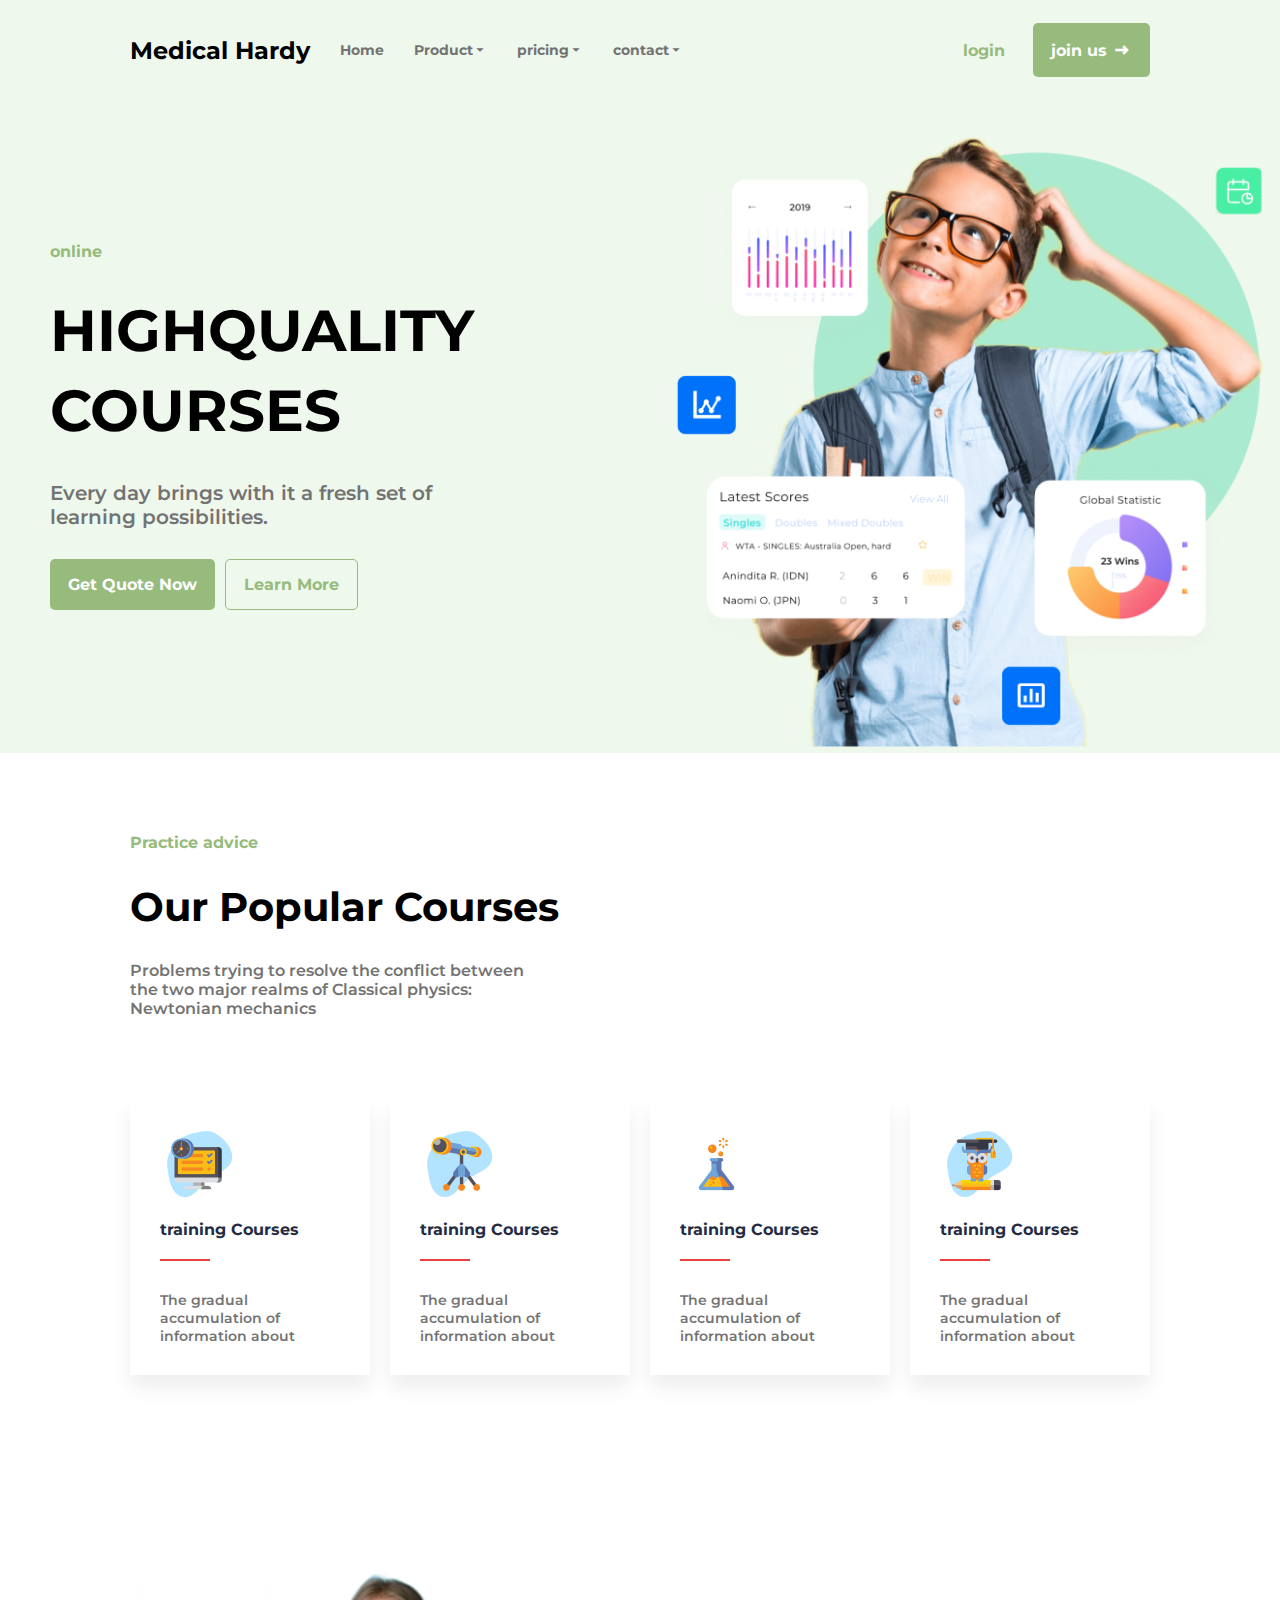
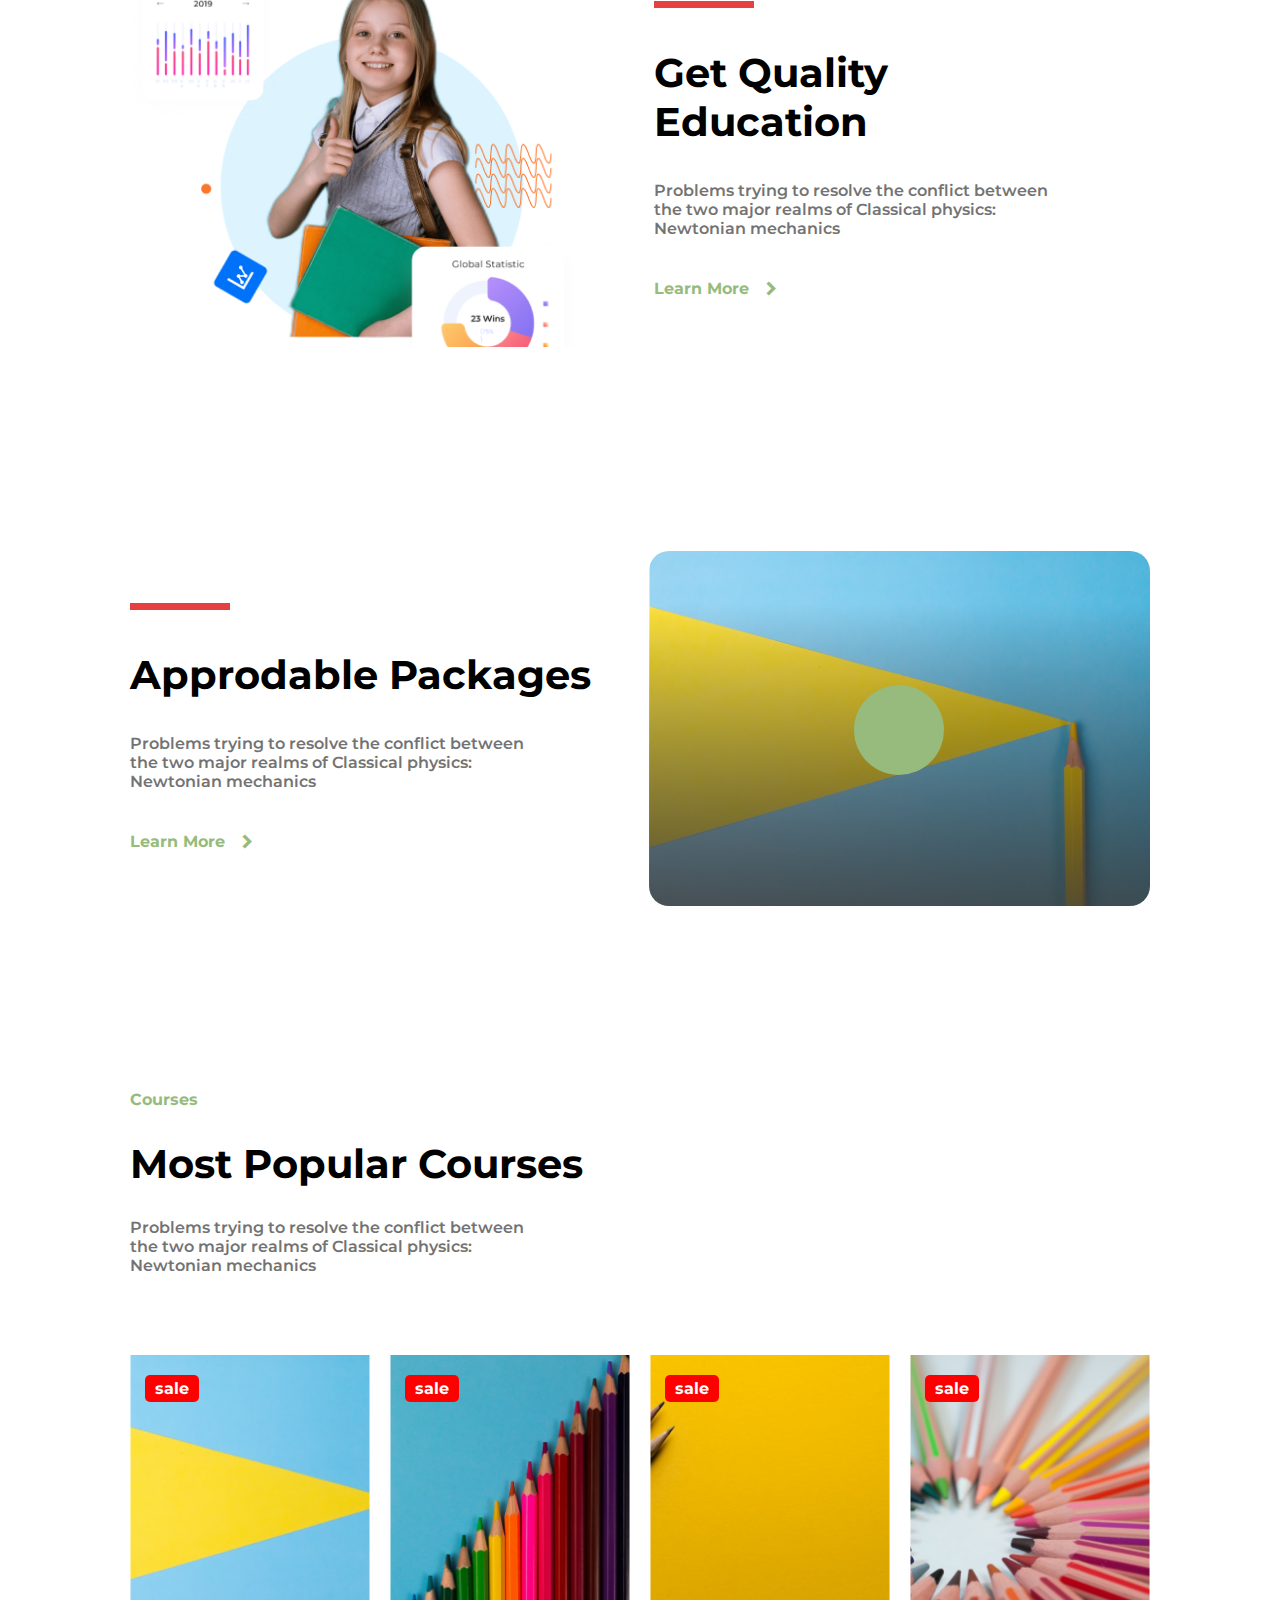
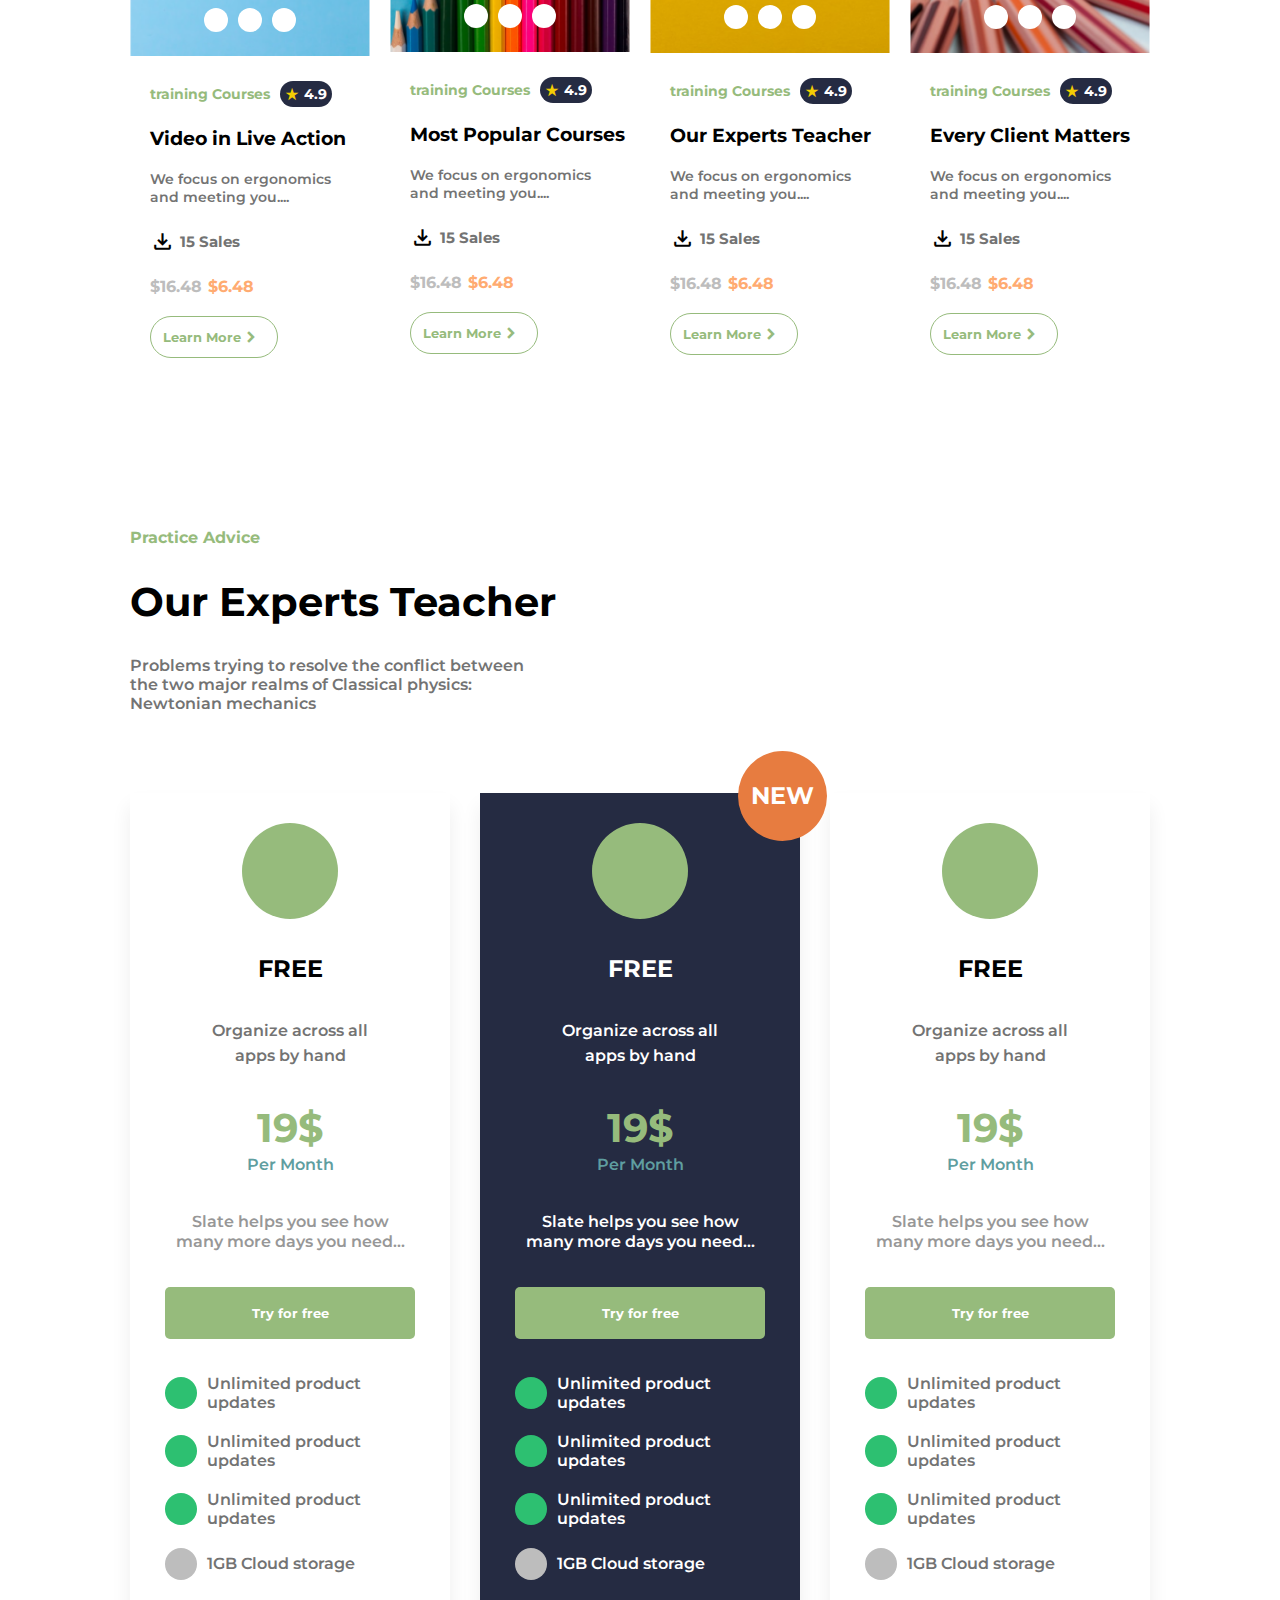
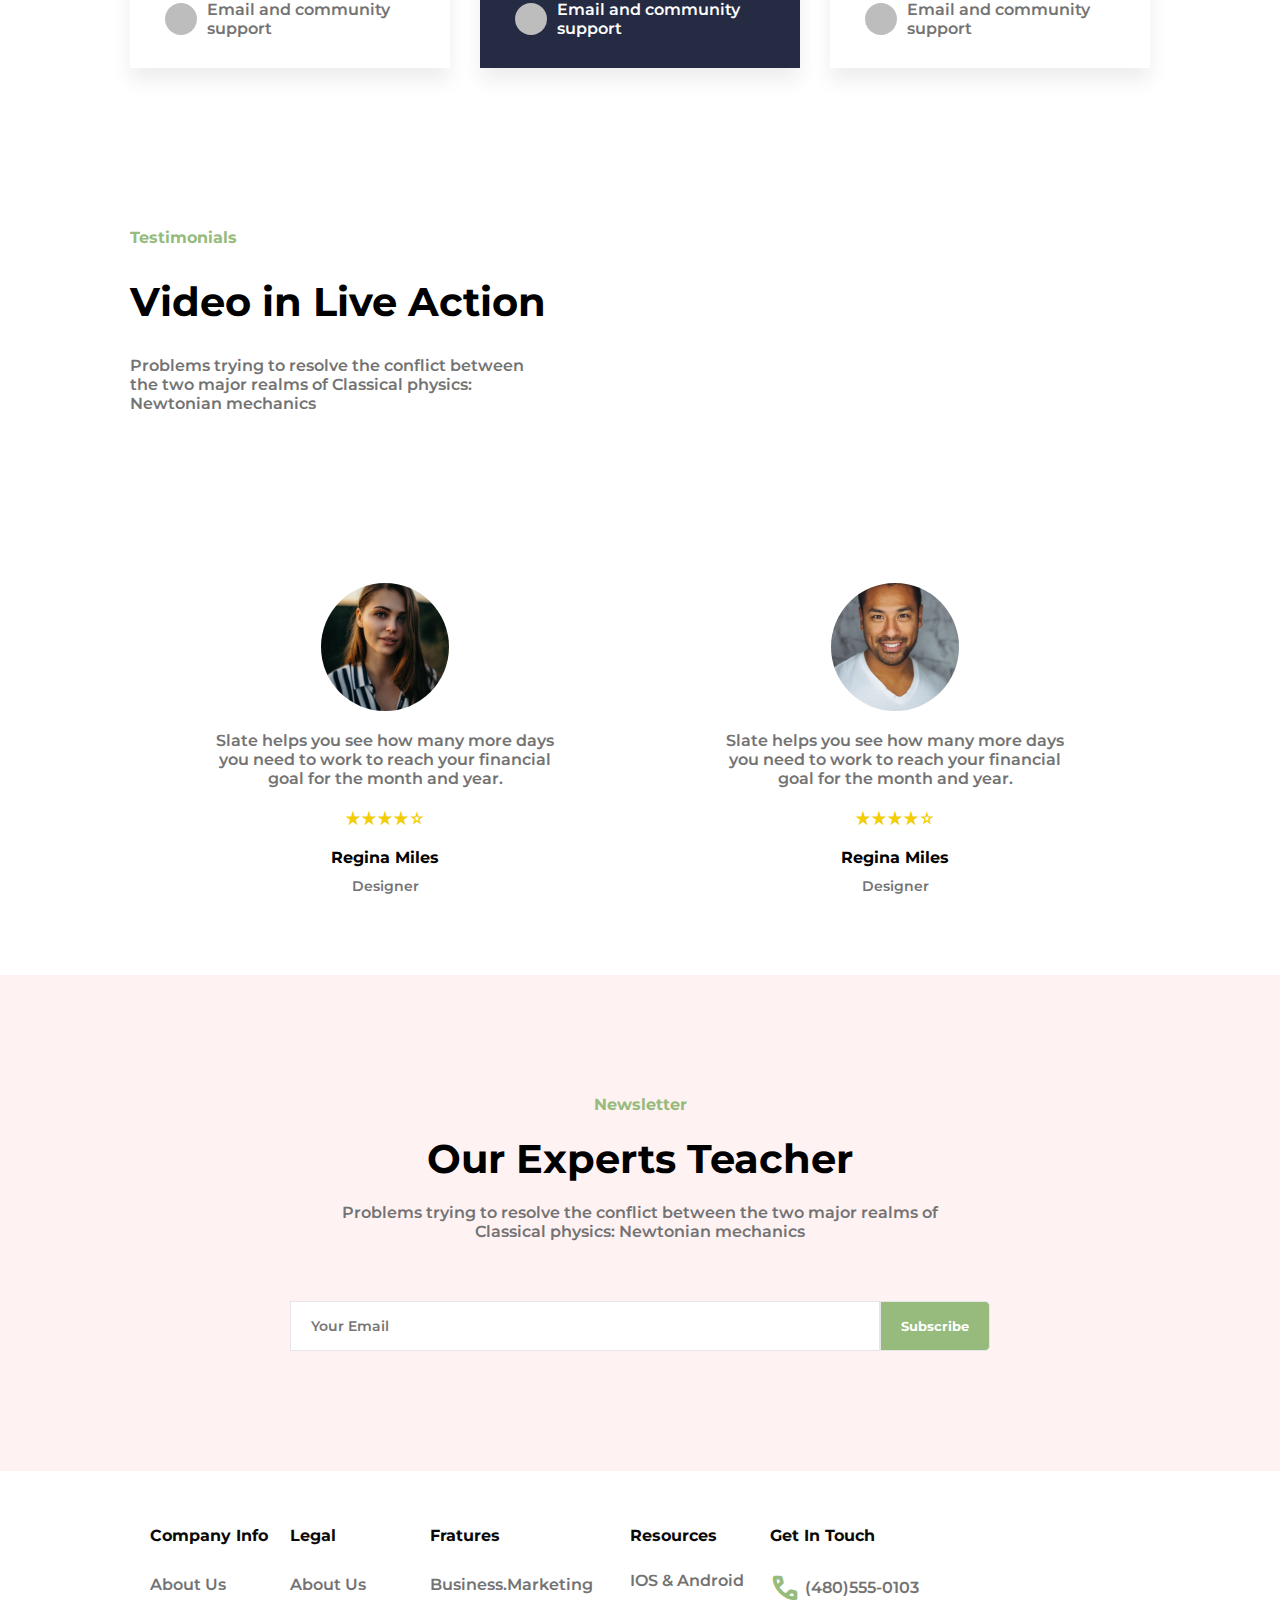
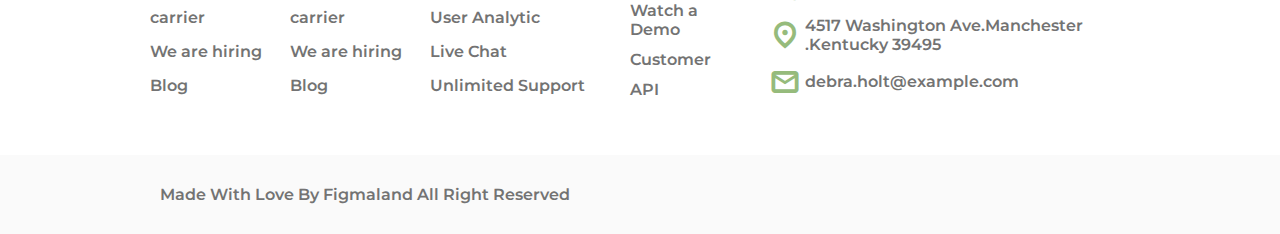
==== index.html @ 90b58ec1 "my first project" ====
<!DOCTYPE html>
<html lang="en">
<head>
    <meta charset="UTF-8">
    <title>flex.html</title>
    <meta name="viewport" content="width=device-width, initial-scale=1.0">

    <link rel="shortcut icon" href="img/favicon.jpg" type="image/x-icon">

    <link rel="stylesheet" href="flexgridpro.css">

    <link rel="stylesheet" href="https://cdnjs.cloudflare.com/ajax/libs/font-awesome/6.4.0/css/all.min.css" integrity="sha512-iecdLmaskl7CVkqkXNQ/ZH/XLlvWZOJyj7Yy7tcenmpD1ypASozpmT/E0iPtmFIB46ZmdtAc9eNBvH0H/ZpiBw==" crossorigin="anonymous" referrerpolicy="no-referrer" />

    <link rel="stylesheet" href="https://fonts.googleapis.com/css2?family=Material+Symbols+Outlined:opsz,wght,FILL,GRAD@48,400,0,0" />

    <link rel="preconnect" href="https://fonts.googleapis.com">
<link rel="preconnect" href="https://fonts.gstatic.com" crossorigin>
<link href="https://fonts.googleapis.com/css2?family=Montserrat:wght@400;600;700&display=swap" rel="stylesheet">
</head>
<body>
    <div class="wrapper">
        <div class="container">
            <div class="header">
               <logo><h2>Medical Hardy</h2></logo>
               <div class="mainmenu">
                <input type="checkbox" id="check">
                <label for="check"><i class="fa-solid fa-bars"></i></label>
               <ul class="mainnav">
                   <li><a href="#">Home</href></a></li>
                   <li class="menubar"><a class="dropdown">Product</href></a>
                        <ul class="popup">
                            <li><a href="#">medicin</a></li>
                            <li><a href="#">scans</a></li>
                            <li><a href="#">equipments</a></li>
                            <li><a href="#">rowmaterials</a></li>
                        </ul>
                   </li>
                   <li class="menubar"><a class="dropdown">pricing</href></a>
                        <ul class="popup">
                             <li><a href="#">medicin</a></li>
                             <li><a href="#">scans</a></li>
                            <li><a href="#">equipments</a></li>
                            <li><a href="#">rowmaterials</a></li>
                        </ul>
                    </li>
                   <li class="menubar"><a class="dropdown">contact</href></a>
                        <ul class="popup">
                            <li><a href="#">medicin</a></li>
                            <li><a href="#">scans</a></li>
                        </ul>
                   </li>
               </ul>
               
               <div class="bton">
                 <button class="btn joinus"><a href="#">login</a></button>
                 <button class="btn first"><a href="#">join us</a></button>     <!--<i class="fa-solid fa-arrow-right"></i>-->
               </div>
               </div>
            </div>
        </div>
    
        <div class="banner">
            <div class="left">
                <h4>online</h4>
                <h1>HIGHQUALITY COURSES </h1>
                <p>Every day brings with it a fresh set of learning possibilities.</p>
                 <div class="bton">
                    <button class="btn"><a href="#">Get Quote Now</a></button>
                    <button class="btn learnmore"><a href="#">Learn More</a></button>
                 </div>
            </div>
            <div class="right">
                <img src="img/none.png">
            </div>
        </div>
    </div>

    <div class="container">
        <div class="primarysection">
            <div class="quotes">
                <h4>Practice advice</h4>
                <h1>Our Popular Courses</h1>
                <p>Problems trying to resolve the conflict between
                    the two major realms of Classical physics: Newtonian mechanics </p>
            </div>
            <div class="box">
                <div class="card">
                    <img src="img/icon cool-icon-l2.png">
                    <h4>training Courses</h4>   
                    <!-- <div class="line">  </div> -->
                    <p>The gradual accumulation of information about </p>
                </div>
                <div class="card">
                    <img src="img/icon cool-icon-l5.png">
                    <h4>training Courses</h4>   
                    <!-- <div class="line">  </div> -->
                    <p>The gradual accumulation of information about </p>
                </div>
                <div class="card">
                    <img src="img/icon cool-icon-l8.png">
                    <h4>training Courses</h4>   
                    <!-- <div class="line">  </div> -->
                    <p>The gradual accumulation of information about </p>
                </div>
                <div class="card">
                    <img src="img/icon cool-icon-l11.png">
                    <h4>training Courses</h4>   
                    <!-- <div class="line">  </div> -->
                    <p>The gradual accumulation of information about </p>
                </div>
            </div>
        </div>
    </div>

    <div class="container">
        <div class="secondarysection girl">
          <div class="content">
             <img src="img/thumb-concept-11.png">
          </div>
          <div class="contentarea">
            <h1 class="h">Get Quality Education</h1>
            <p>Problems trying to resolve the conflict between
                the two major realms of Classical physics:
                Newtonian mechanics </p>
                <a href="#"target="_blank">Learn More</a>
          </div>
        </div>
    </div>

    <div class="container">
        <div class="secondarysection">
            <div class="contentarea">
                <h1>Approdable Packages</h1>
                <p>Problems trying to resolve the conflict between
                    the two major realms of Classical physics:
                    Newtonian mechanics </p>
                    <a href="#"target="_blank">Learn More</a>
            </div>
            <div class="content">
                <img src="img/media bg-cover sec-.png">
                <div class="play"><i class="fa-solid fa-play"></i></div>
            </div>
        </div>
    </div>

    <div class="container">
        <div class="primarysection">
            <div class="quotes">
                <h4>Courses</h4>
                <h1>Most Popular Courses</h1>
                <p>Problems trying to resolve the conflict between
                    the two major realms of Classical physics: Newtonian mechanics </p>
            </div>
            <div class=" sale box">
                <div class="card1 ">
                    <div class="img"><img src="img/product-cover-133 sec-.png">
                        <label for="sale">sale</label>
                        <div class="icons">
                            <button class="icon"><i class="fa-regular fa-heart"></i></button>
                            <button class="icon"><i class="fa-solid fa-cart-shopping"></i></button>
                            <button class="icon"><i class="fa-solid fa-eye"></i></button>
                        </div>
                    </div>
                    <div class="pricedet">
                        <h4>training Courses<i>4.9</i></h4>
                        <h3>Video in Live Action</h3>
                        <p>We focus on ergonomics
                            and meeting you....</p>
                            <div class="download"><h6>15 Sales</h6></div>
                            <h5><div class="old">$16.48</div>$6.48</h5>
                            <button>Learn More</button>
                    </div>
                </div>
                <div class="card1 ">
                    <div class="img"><img src="img/product-cover-131.png">
                        <label for="sale">sale</label>
                        <div class="icons">
                            <button class="icon"><i class="fa-regular fa-heart"></i></i></button>
                            <button class="icon"><i class="fa-solid fa-cart-shopping"></i></button>
                            <button class="icon"><i class="fa-solid fa-eye"></i></button>
                        </div>
                    </div>
                    <div class="pricedet">
                        <h4>training Courses<i>4.9</i></h4>
                        <h3>Most Popular Courses</h3>
                        <p>We focus on ergonomics
                            and meeting you....</p>
                            <div class="download"><h6>15 Sales</h6></div>
                            <h5><div class="old">$16.48</div>$6.48</h5>
                            <button>Learn More</button>
                    </div>
                </div>
                <div class="card1 ">
                    <div class="img"><img src="img/product-cover-130 sec-.png">
                        <label for="sale">sale</label>
                        <div class="icons">
                            <button class="icon"><i class="fa-regular fa-heart"></i></button>
                            <button class="icon"><i class="fa-solid fa-cart-shopping"></i></button>
                            <button class="icon"><i class="fa-solid fa-eye"></i></button>
                        </div>
                    </div>
                    <div class="pricedet">
                        <h4>training Courses<i>4.9</i></h4>
                        <h3>Our Experts Teacher</h3>
                        <p>We focus on ergonomics
                            and meeting you....</p>
                            <div class="download"><h6>15 Sales</h6></div>
                            <h5><div class="old">$16.48</div>$6.48</h5>
                            <button>Learn More</button>
                    </div>
                </div>
                <div class="card1 "> 
                    <div class="img"><img src="img/product-cover-132 sec-.png">
                        <label for="sale">sale</label>
                          <div class="icons">
                              <button class="icon"><i class="fa-regular fa-heart"></i></button>
                              <button class="icon"><i class="fa-solid fa-cart-shopping"></i></button>
                              <button class="icon"><i class="fa-solid fa-eye"></i></button>
                          </div>
                    </div>
                    <div class="pricedet">
                        <h4>training Courses<i>4.9</i></h4>
                        <h3>Every Client Matters</h3>
                        <p>We focus on ergonomics
                            and meeting you....</p>
                            <div class="download"><h6>15 Sales</h6></div>
                            <h5><div class="old">$16.48</div>$6.48</h5>
                            <button>Learn More</button>
                    </div>
                </div>
            </div>
        </div>
    </div>


    <div class="container">
        <div class="primarysection">
            <div class="quotes">
                <h4>Practice Advice</h4>
                <h1>Our Experts Teacher</h1>
                <p>Problems trying to resolve the conflict between
                    the two major realms of Classical physics: Newtonian mechanics </p>
            </div>
            <div class="offer">
                <div class="card1">
                    <div class="free">
                        <div class="heart">
                            <div class="hrt"><i class="fa-solid fa-heart"></i></div>
                        </div>
                           <h3>FREE</h3>
                           <p>Organize across all<br>apps by hand</p>
                           <div class="price"><h1>19$</h1><p>Per Month</p></div>
                           <div class="para">Slate helps you see how<br>many more days you need...</div>
                           </div>
                              <button class="btn">Try for free</button>
                    <div class="checkbttn">
                        <div class="on"><i class="fa-solid fa-check"></i><p>Unlimited product updates</p></div>
                        <div class="on"><i class="fa-solid fa-check"></i><p>Unlimited product updates</p></div>
                        <div class="on"><i class="fa-solid fa-check"></i><p>Unlimited product updates</p></div>
                        <div class="on off"><i class="fa-solid fa-check"></i><p>1GB Cloud storage</p></div>
                        <div class="on off"><i class="fa-solid fa-check"></i><p>Email and community<br>support</p></div>
                    </div>
                 </div>
                 <div class="card1 new">
                    <div class="newoffer">NEW</div>
                        <div class="free">
                            <div class="heart">
                                <div class="hrt"><i class="fa-solid fa-heart"></i></div>
                            </div>
                           <h3>FREE</h3>
                           <p>Organize across all<br>apps by hand</p>
                           <div class="price"><h1>19$</h1><p>Per Month</p></div>
                           <div class="para">Slate helps you see how<br>many more days you need...</div>
                           </div>
                              <button class="btn">Try for free</button>
                    <div class="checkbttn">
                        <div class="on"><i class="fa-solid fa-check"></i><p>Unlimited product updates</p></div>
                        <div class="on"><i class="fa-solid fa-check"></i><p>Unlimited product updates</p></div>
                        <div class="on"><i class="fa-solid fa-check"></i><p>Unlimited product updates</p></div>
                        <div class="on off"><i class="fa-solid fa-check"></i><p>1GB Cloud storage</p></div>
                        <div class="on off"><i class="fa-solid fa-check"></i><p>Email and community<br>support</p></div>
                    </div>
                 </div>
                 <div class="card1">
                    <div class="free">
                        <div class="heart">
                            <div class="hrt"><i class="fa-solid fa-heart"></i></div>
                        </div>
                           <h3>FREE</h3>
                           <p>Organize across all<br>apps by hand</p>
                           <div class="price"><h1>19$</h1><p>Per Month</p></div>
                           <div class="para">Slate helps you see how<br>many more days you need...</div>
                           </div>
                              <button class="btn">Try for free</button>
                    <div class="checkbttn">
                        <div class="on"><i class="fa-solid fa-check"></i><p>Unlimited product updates</p></div>
                        <div class="on"><i class="fa-solid fa-check"></i><p>Unlimited product updates</p></div>
                        <div class="on"><i class="fa-solid fa-check"></i><p>Unlimited product updates</p></div>
                        <div class="on off"><i class="fa-solid fa-check"></i><p>1GB Cloud storage</p></div>
                        <div class="on off"><i class="fa-solid fa-check"></i><p>Email and community support</p></div>
                    </div>
                 </div>
            </div>
        </div>
    </div>


    <div class="container">
        <div class="primarysection">
            <div class="quotes">
                <h4>Testimonials</h4>
                <h1>Video in Live Action</h1>
                <p>Problems trying to resolve the conflict between
                    the two major realms of Classical physics: Newtonian mechanics </p>
            </div>
            <div class="users">
               <div class="user">
                <div class="userimg"><img src="img/testimonial-user-cover-1.png"></div>
                   <p>Slate helps you see how many more days 
                      you need to work to reach your financial
                      goal for the month and year.</p>
                       <div class="ratingstr"></div>
                       <div><h5>Regina Miles</h5>
                        <p>Designer</p></div>
               </div>
               <div class="user">
                <div class="userimg"><img src="img/testimonial-user-cover-2.png"></div>
                 <p>Slate helps you see how many more days
                    you need to work to reach your financial 
                    goal for the month and year.</p>
                     <div class="ratingstr"></div>
                     <div><h5>Regina Miles</h5>
                     <p>Designer</p></div>
              </div>
          </div>
       </div>
    </div>


    <div class="newsletter">
        <div class="container">
            <div class="newsdetails">
                <h4>Newsletter</h4>
                <h1>Our Experts Teacher</h1>
                <p>Problems trying to resolve the conflict between
                   the two major realms of Classical physics: Newtonian mechanics </p>
            </div>
            <div class="mailbox">
                <input type="email"class="text"placeholder="Your Email">
                <button>Subscribe</button>
             </div>
        </div>
    </div>


    <div class="container info">
        <div class="footer ">
                   <div class="card">
                     <h4>Company Info</h4>
                     <a href="#"target="_blank"><p>About Us</p></a>
                        <a href="#"target="_blank"><p>carrier</p></a>
                           <a href="#"target="_blank"><p>We are hiring</p></a>
                              <a href="#"target="_blank"><p>Blog</p></a>
                    </div>
                  
           
                  <div class="card">
                    <h4>Legal</h4>
                    <a href="#"target="_blank"><p>About Us</p></a>
                        <a href="#"target="_blank"><p>carrier</p></a>
                            <a href="#"target="_blank"><p>We are hiring</p></a>
                                <a href="#"target="_blank"><p>Blog</p></a>
                 </div>
           
                 <div class="card">
                    <h4>Fratures</h4>
                    <a href="#"target="_blank"><p>Business.Marketing</p></a>
                        <a href="#"target="_blank"><p>User Analytic</p></a>
                            <a href="#"target="_blank"><p>Live Chat</p></a>
                               <a href="#"target="_blank"><p>Unlimited Support</p></a>
                </div>
           
                <div class="card">
                  <h4>Resources</h4>
                  <a href="#"target="_blank"><p>IOS & Android</p></a>
                    <a href="#"target="_blank"><p>Watch a Demo</p></a>
                        <a href="#"target="_blank"><p>Customer</p></a>
                            <a href="#"target="_blank"><p>API</p></a>
                </div>
           
                <div class="card clm">
                  <h4>Get In Touch</h4>
                  <a class="tel" href="tel:+9074015133" ><p>(480)555-0103</p></a>
                     <a class="location" href="#"><p>4517 Washington Ave.Manchester .Kentucky 39495</p></a>
                       <a class="telegram" href="#"><p>debra.holt@example.com</p></a>
                </div>
        </div>
    </div>


    <footer>
        <div class="container">
            <div class="footerend">
                <p>Made With Love By Figmaland All Right Reserved </p>
                <div class="mediaicon">
                    <a href="https://www.facebook.com"target="_blank"><i class="fa-brands fa-facebook"></i></a>
                    <a href="https://www.instagram.com"target="_blank"><i class="fa-brands fa-instagram"></i></a>
                    <a href="https://www.twitter.com"target="_blank"><i class="fa-brands fa-twitter"></i></a>
                </div>
           </div>
        </div>
    </footer>








</body>
</html>
---- flexgridpro.css ----
*{
    padding: 0;
    margin: 0;
    box-sizing: border-box;
    font-family: 'Montserrat', sans-serif;
    
}
:root{
    --primary:#737373;
    --secondary:#96BB7C;
    --wrapper:#EFF8ED;
    --newsletter:#FFF2F3;
    --new:#252B42;
}
/* img{
    width: 100%;
} */
p{
    color:var(--primary);
    font-weight: 600;
    max-width: 400px;
}
a{
    text-decoration: none;
}
h1{
    font-size: 40px;
    font-weight: 700px;
}
h4{
    color:var(--secondary);
    font-weight: 700px;
}
.wrapper{
    background-color:var(--wrapper);
}
.container{
    max-width:1050px;
    margin:auto;
    padding: 0 15px;
} 
/* ================================================================== */
.header{
    display: flex;
    flex-direction: row;
    height:100px;
    align-items: center;
}
.header .mainnav{
    display: flex;
    position: relative;
    flex-direction: row;
    padding-left: 20px;
    /* justify-content: space-between; */
    gap: 10px;
    align-items: center;
    list-style: none;
    flex: 1;
}
.header li a{
    font-size: 14px;
    font-weight: 700;
    text-decoration: none;
    color: #737373;
    display: flex;
    align-items: center;
}
.header li{
    padding: 10px;
     border-radius: 5px; 
     transition: .7s;
}
.popup{
    /* display: none; */
    /* display: flex; */
    height: 0;
    list-style: none;
    position: absolute;
    top: 49px;
    background-color:var(--secondary);
    flex-direction: column;
    gap: 20px;
    align-items: center;
    padding-top: 10px !important;
    padding-bottom: 20px !important;
    width: 150px;
    box-shadow:0px 6px 12px -2.9px black;
    visibility: hidden;
    opacity: 0;
    transition:.7s !important;
    margin-top:-15px;
    /* z-index: ; */
  
}
.popup li{
    width: 100%;
    padding: 20px !important;
    border-radius: unset;
    /* background-color: #E6E6E6; */
    align-items: center;
}
.mainnav .menubar:hover .popup{
    
    /* display: flex; */
    height: auto;
    visibility: visible;
    opacity: 1;
     margin-top:-3px;
    transition:.8s; 
    z-index: 9;
}
.mainnav .menubar .dropdown::after{
    content: "\e5c5";
    display: inline-block;
    font-family:"Material Symbols Outlined";
}
/* .mainnav .menubar{
    display: flex;
    
} */
.popup li a{
    color:#fbeeee;
    /* position: relative; */
    /* align-items: center; */
    justify-content: center;
}
.popup li::after{
    content: "";
    display:block;
    width: 0%;
    height: 2px;
    right: 0px;
    background-color:var(--secondary);
    position:absolute;
    margin-top: 30px;

}
.popup li:hover::after{
width: 100%;
transition: .6s;
/* margin-bottom: 20px; */
}
.mainmenu{
    display: flex;
    flex: 1;
    justify-content: space-between;
}
.mainmenu #check{
    display: none;
}
.mainmenu label i{
    font-size: 25px;
    display: none;
    width: 20px;
}
/* .header li:hover{
    background-color: var(--secondary);
    color: white;
} */
.header .menubar:hover .dropdown::after{
    rotate :-180deg;
    transition: .7s;
}
/* .header li:hover a{
    color: white;
} */

/* ++===============================================================================++ */
.header .first a{
    display: flex;
    align-items: center;
    gap: 5px;
}
.bton{
   display: flex;
   /* padding-right: 45px; */
   gap: 10px;
}
.bton .joinus{
    text-decoration: none;
    background-color: transparent !important;
    border: 0;
}
.bton .joinus a{
    color:var(--secondary) !important;

}
.bton .btn {
    display: flex;
    align-items: center;
    color: #EFF8ED;
    gap: 10px;
    padding: 15px 18px;
    text-decoration: none;
    background-color:var(--secondary);
    border: 0;
    border-radius: 5px; 
    font-size: 16px;
}

.joinus{
    border: none !important;
}
.header .bton .first a::after{
    content: "\e941";
    display: inline-block;
    color: white;
    font-family: "Material Symbols Outlined";
    font-size: 20px;
}
.bton .btn a{
    color: #FFFFFF;
}
.bton .btn i{
    color: white;
}
.banner{
    max-width: 1300px;
    margin: auto;
    display: flex;
    flex-direction: row;
    justify-content: space-between;
    align-items: center;
}
.bton .learnmore{
    background-color:#EFF8ED !important;
    border: 1px solid var(--secondary);
}
.bton .learnmore a{
     color: var(--secondary);
}

.primarysection{
    display: grid;
    gap: 80px;
    grid-template-rows:auto auto;
    padding: 80px 0;
}
button{
    font-weight: 700;
}
/* -----------------------------------                  ---------------------------------------- */
.left{
    display: flex;
    flex-direction: column;
    flex-basis: 50%;
    padding-left: 50px;
    gap: 30px;
}
.left h1{
    font-size: 58px; 
    line-height: 80px; 
}
.left p{
    font-size: 20px;
    max-width: 392px;
}
.right{
    flex-basis: 50%;
}
.right img{
    width: 100%;
}
.practice h1{
   font-size: 40px;
}
.box{
    display: grid;
    gap: 20px;
    grid-template-columns: repeat(4,1fr);
}
.box .card{
    display: grid;
    font-size: 14px;
    gap: 20px;
    padding: 30px;
    box-shadow: 0px 13px 19px rgba(0, 0, 0, 0.07);
}
.box .card h4{
    font-size: 16px;
    color: #252B42;
}
.box .card p{
    max-width: 150px;
}
.box .card p::before{
    content:"";
    display: block;
    width:50px;
    height:2px;
    margin-bottom: 30px;
    background-color: #E74040;
}
.box .card:hover p , .box .card:hover h4{
    color: white;
}
.box .card:hover p::before{
    background-color: white;
    transition: .5s;
}
.box .card:hover{
    background-color: var(--secondary);
    box-shadow: none;
    color: #FFFFFF;
    transition: .7s;
}
 /* ==========================                ============================== */
 .secondarysection{
    display: flex;
    align-items: center;
    gap: 20px;
    padding: 100px 0px;
}
.secondarysection.container{
    display: flex;
    padding: 0;
    flex-basis: 50%;
}
.secondarysection .content img{
    width: 100%;
    border-radius: 20px;
}
.contentarea{
    display: flex;
    gap: 35px;
    flex-basis: 50%;
    padding-left: 120px;
    flex-direction: column;
    padding: 0;
}
.contentarea a p{
    /* display: flex; */
    color:var(--secondary);
}
.contentarea a::after{
    content: "\e315";
    display: inline-block;
    font-family: "Material Symbols Outlined";
    font-size: 25px;
    /* color:black; */
}
.secondarysection a{
    color:var(--secondary);
    font-weight: 700;
}
.content{
    position: relative;
    padding: 0;
}
.play{
    display: flex;
    width: 90px;
    height: 90px;
    border-radius: 100%;
    background-color: var(--secondary);
    color: white;
    font-size: 30px;
    align-items: center;
    justify-content: center;
    position: absolute;
    left: calc(50% - 45px);
    bottom: calc(50% - 45px);
}
.secondarysection h1{
    font-size: 40px;
}
.contentarea .h{
    max-width: 250px;
}
.contentarea p{
    font-size: 16px;
}
.contentarea a{
    color: var(--secondary);
    display: flex;
    gap: 10px;
    align-items: center;
}
.contentarea a:hover{
    color: #252B42;
}
/* ========================== = = = = ======================= */
.card1 img{
    display: block;
    width: 100%;
}
.card1 .img{
    position: relative;
}
.quotes{
    display: grid;
    row-gap: 30px;
}
.contentarea h1::before{
    content: "";
    display: block;
    width: 100px;
    height: 7px;
    background-color: #E74040;
    margin-bottom: 40px;
}
.icons{
    display: flex;
    justify-content: center;
    grid-gap: 10px;
    position: absolute;
    bottom: 24px;
    width: 100%;
}
.img .icons .icon{
    display: flex;
    align-items: center;
    justify-content: center;
    font-size: 20px;
}
.icons button{
    display: grid;
    padding: 12px;
    border-radius: 100%;
    background-color: white;
    border: 0;  
    justify-content: center; 
    align-items: center;
}
.card1 label{
    padding: 4px 10px;
    border-radius: 5px;
    background-color: red;
    color: #FFFFFF;
    position: absolute;
    top:20px;
    left: 15px;
    font-weight: 700;
}
.pricedet{
    display: flex;
    flex-direction: column;
    gap: 20px;
    padding: 25px 5px 10px 20px ;
}
.pricedet h4{
    font-size: 14px;
    display: flex;
    gap: 10px;
    align-items: center;
}
.pricedet h4 i{
    display: flex;
    background-color: #252B42;
    gap: 5px;
    font-style: inherit;
    align-items: center;
    padding: 4px 5px;
    border-radius: 13px;
    color: white;
}
.pricedet h4 i::before{
    content: "\f0ec";
    font-variation-settings:
   'FILL' 1,
   'wght' 700,
   'GRAD' 200,
   'opsz' 48;
    color: rgb(243, 205, 3);
    font-style: inherit;
    font-family: 'Montserrat', sans-serif;
    display:inline-block;
    font-family: "Material Symbols Outlined";
}

.pricedet p{
    font-size: 14px;
    max-width: 200px;   
}
.pricedet .download{
    display: flex;
    align-items: center;
    gap: 5px;
}
.pricedet .download::before{
    content: "\f090";
    font-size: 25px;
    display:inline-block;
    font-family: "Material Symbols Outlined";
}
.pricedet .download h6{
    font-size: 15px;
    color: #737373;
    /* padding-left: 8px; */
}
.pricedet h5{
    display: grid;
    gap: 5px;
    grid-template-columns: 1fr 3fr;
    font-size: 16px;
    color: #FFAB71;
    font-weight: 700px;
}
.pricedet h5 .old{
    color: #BDBDBD;
}
.pricedet button{
    display: flex;
    align-items: center;
    background-color: #FFFFFF;
    color:var(--secondary);
    max-width: 128px;
    padding: 8px 12px;
    border: 1px solid var(--secondary);
    border-radius: 37px;
}
.pricedet button::after{
    content: "\e315";
    font-size: 20px;
    display:inline-block;
    font-family: "Material Symbols Outlined";
}
/* ================================     = == =     ======================= */
.offer{
    display: grid;
    gap: 30px;
    grid-template-columns: repeat(3,1fr);
}
.offer .card1{
    display: grid;
    gap: 35px;
    padding: 30px 35px;
    box-shadow: 0px 13px 19px rgba(0, 0, 0, 0.07);
}
.free{
    display: grid;
    text-align: center;
    gap: 35px;

}
.offer .card1 .offerdetails {
    display: grid;
   text-align: center;
   gap: 30px;
}
.offer .heart{
    display: grid;
    width: 100%;
    justify-content: center;
}
.offer .hrt{
    display: grid;
    width: 96px;
    height: 96px;
    border-radius: 100%;
    background-color: var(--secondary);
    align-items: center;
    justify-content: center;
    font-size: 40px;
    color: white;
}
.offer button{
    display: grid;
    justify-content: center;
    align-items: center;
    border: 0;
    border-radius: 5px;
    margin: 0;
    height: 52px;
    background-color: var(--secondary);
    color: #FFFFFF;
}
.free .para{
    color: #979797;
    font-weight: 600;
    line-height: 20px;
}
.free p{
    line-height: 25px;
}
.price h1{
    color: var(--secondary);
}
.price p{
    color: cadetblue;
}
.new{
    position: relative;
    background-color: var(--new);
    color: #FFFFFF;
    box-shadow:none;
}
.new p{
    color: #FFFFFF;
}
.new .para{
    color: #FFFFFF;
}
.new .price p{
    color: cadetblue;
}
.offer .card1 h3{
    font-size: 24px;
}
.offer .newoffer{
    display: grid;
    width: 89px;
    height: 90px;
    border-radius: 100%;
    font-size: 24px;
    background-color: #E77C40;
    color: #FFFFFF;
    align-items: center;
    justify-content: center;
    position: absolute;
    right: -26.5px;
    top: -42px; 
    font-weight: 700; 
}
.checkbttn{
    display: grid;
    gap: 20px;
}
.checkbttn .on{
    display: flex;
    gap: 10px;
    align-items: center;
}
.checkbttn .on i{
    display: grid;
    width: 32px;
    height: 32px;
    background-color: #2DC071;
    color: white;
    border-radius: 100%;
    justify-content: center;
    align-items: center;
}
.checkbttn .off i{
    background-color: #BDBDBD;
}
.checkbttn p{
    display: flex;
    flex: 1;
}
/* ==========================             =============                ====================== */

.users{
    display:grid;
    grid-template-columns:auto auto;  
    padding-top: 90px;
}
.user{
    display: grid;
    gap: 20px;
   text-align: center;
   justify-content: center;
}
.userimg{
    justify-content: center;
}
.userimg img{
    border-radius: 100%;
}
.user div{
    display: grid;
    gap: 10px;
}
.user div h5{
    font-size: 16px;
}
.user div p{
    font-size: 14px;
}
.user p{
    max-width: 360px;
}
.ratingstr::before{
    content: "\f0ec \f0ec \f0ec \f0ec ";
    font-variation-settings:
  'FILL' 1,
  'wght' 700,
  'GRAD' 200,
  'opsz' 48;
    display: inline-block;
    font-family:"Material Symbols Outlined";
    color: #F3CD03;
}
.ratingstr::after{
    content: "\f0ec";
    display: inline-block;
    font-family:"Material Symbols Outlined";
    color: #F3CD03;
}
.ratingstr{
    display: flex !important;
    gap: 0 !important;
    justify-content: center;
}
/* ++++++++++++++++++++               ++++++++++++++               +++++++++++++++++++ */
.newsletter{
    background-color:var(--newsletter) ;
    padding: 120px 0;
}
.newsletter p{
    max-width: 600px;
    margin-bottom: 60px;
}
.newsdetails{
    display: grid;
    gap: 20px;
    text-align: center;
    align-items: center;
    justify-content: center;
}
.mailbox{
    display: grid;
    grid-template-columns:1fr auto;
    max-width: 700px;
    margin: auto;
}
.mailbox input{
    display: grid;
    border:1px solid #E6E6E6;
    font-size: 14px;
    font-weight: 600;
    padding: 15px 20px;
}
.mailbox button{
    background-color: var(--secondary);
    color: #FFFFFF;
    border:1px solid #E6E6E6;
    border-radius:0px 5px 5px 0px;
    padding: 0 20px;
}
/* --------------------------------------               ----------------------- */
.footer{
    display: grid;
    grid-template-columns: 1fr 1fr 1.5fr 1fr 3fr;
    gap: 20px;
}
.info{
    padding: 55px 35px;
}
.footer .card div{
    display: grid;
    grid-template-columns: 25px auto;
    align-items: center;
}
.footer .card{
    display: grid;
    gap: 10px;
}
.footer h4{
    color: #0a0909;
    padding-bottom: 15px;
}
.footer .card i{
    color: var(--secondary);
    font-size: 20px;
}
.footer .card p:hover{
     color: #9f7474;
}
.footer .clm a{
    display: flex;
    align-items: center;
    gap: 5px;
}
.footer .clm .tel::before{
    content: "\e0b0";
    display: inline-block;
    font-size: 30px;
    color: var(--secondary);
    font-weight: bold;
    font-family: "Material Symbols Outlined";
}
.footer .clm .location::before{
    content: "\e0c8";
    display: inline-block;
    font-size: 30px;
    color: var(--secondary);
    font-weight: bold;
    font-family: "Material Symbols Outlined";
}
.footer .clm .telegram::before{
    content: "\e158";
    display: inline-block;
    font-size: 30px;
    color: var(--secondary);
    font-weight: bold;
    font-family: "Material Symbols Outlined";
}
/* ============================== ===================== ==================== */
footer{
    background-color: #FAFAFA;
}
.footerend{
    display: flex;
    flex-direction: row;
    padding: 30px;
    align-items: center;
}
.footerend p{
    flex: 1;
    max-width: 100%;
}
.footerend .mediaicon{
    display: flex;
    gap: 20px;
    padding-right: 50px;
}
.footerend i{
    font-size: 25px;
    color: var(--secondary);
}

/* ++++++++++++++++              ++++++++++++++++++                 ++++++++++++++++++ */



@media(max-width:815px){                  /*and(min-width:751px)*/
    p{
        max-width: 100% !important;
    }
    .header {
        .bton{
            padding: 0;
        }
        .mainnav{
            gap: 10px;
        }
       
    }
    
    .banner{
       flex-direction: column;
       .left{
        align-items: center;
        padding: 0;
       }
       .right{
        width: 100%;
       }
    }
    .primarysection{
        max-width: 90%;
        margin: auto;
        .box{
            grid-template-columns: 1fr 1fr;
            .card h4{
                font-size: 25px;
            }
        .img label{
                padding: 5px 10px;
                font-size: 17px;
            }
        }
       .pricedet h4{
            font-size: 16px;
            }
            .fa-star{
                border-radius: 20px;
                font-size: 12px;
            }
            .fa-star p{
                font-size: 12px;
            }
        
        .pricedet h3{
            font-size: 18px;
        }
        .pricedet p{
            font-size: 16px;
        }
        .pricedet{
            .fa-download{
                font-size: 18px;
            }
            .download h6{
                font-size: 18px;
            }
        }
      
        .pricedet h5{
            display: flex;
            font-size: 18px;
            gap: 10px;

        }

        .offer{
            grid-template-columns: 1fr;
            max-width: 60%;
            margin: auto;
            gap: 50px;
        }

        .users{
            display: flex;
            flex-direction: column;
            max-width:60%;
            margin: auto;
            gap: 50px;
            box-shadow: 0px 13px 19px rgba(0, 0, 0, 0.07);
            padding-bottom: 20px;
        }
    }
    .info {
        .footer{
            max-width: 500px;
            margin: auto;
            grid-template-columns: 1fr 1fr ;
        }
    }
        
    .girl{
        display: flex;
        flex-direction:column-reverse !important;
    }

    .secondarysection{
        flex-direction: column;
    }
    
}
/* ===========================        ==============              ==================== */
@media(max-width:798px) {
    .header {
        position: fixed;
        left: 0;
        top: 0;
        padding: 0 10px;
        width: 100%;
        background-color: var(--wrapper);
        justify-content: space-between;
        z-index: 1;
        
        .mainnav {
            flex-direction: column;
            position: fixed;
            left: -100%;
            /* z-index: 1; */
            /* gap: 30px; */
            /* justify-content: space-between; */
            width:100%;
            top: 100px;
            height: calc(100vh - 110px);
            background-color:var(--secondary);
            padding:  30px 0;
            align-items: unset;
            opacity: 0;
            visibility: hidden;
            box-shadow: 0px 12px 30px -9px black;
            border: 1px solid var(--secondary);
            overflow: auto;
            /* .menubar{
                padding: 0;
                margin: 30px 0;
                z-index: 9;
                height:0px;
            } */
            .menubar .popup{
                background-color: var(--wrapper) !important;
                width: 100%;
                left: 0;
                gap: 5px;
                /* top: 10px; */
            }
            .popup li a{
                color:var(--secondary)!important;
                justify-content: center;
                /* padding: 20px; */
            }
            .popup li{
                padding: 15px !important;
                margin-top: 20px;
            }
        } 
        .mainnav li a{
            color: var(--wrapper) !important;
            padding: 10px;
        }
        .mainnav li{
            z-index: 9;
            margin: 20px 0;
            display: flex;
            padding: unset !important;
            align-items: center;
            background-color: unset;
            flex-direction: column;
        }
       
        .mainmenu{
            display: flex;
            flex-direction: row-reverse;
            justify-content: unset;
            gap: 10px;
            align-items: center;
        }
        .mainmenu label i{
            display: block;
            font-size: 22px;
        }
        /* +=============================++++++++ */
        #check:checked ~ .mainnav{
            left:0%;
            opacity: 1;
            visibility: visible;
            transition: .7s
        }
        #check:checked ~ label i::before{
            content: "\e5cd";
            display: block;
            font-family:"Material Symbols Outlined";
            font-size: 25px;
            font-weight: bold;
        }
        /* +++++++++================================+++++ */
        .mainnav li{
            position: unset;
        }
        .mainnav .popup{
            position: unset;
            left: 75px;
        }
        .mainmenu .btn a{
            font-size: 15px ;
        }
    }
    .banner{
        flex-direction: column;
        margin-top: 100px;
    }
    .primarysection{
        .box{
            grid-template-columns: auto auto;
        }
        .img img{
            height: 300px;
            object-fit: cover;
        }
        .offer{
            grid-template-columns: auto;
            margin: auto;
        }
    }
} 
/* ##########################                      ################################### */


@media(max-width:750px){              /* (min-width:638px)and*/
    .header{
        justify-content: space-between;
    }

    .banner{
        flex-direction: column;
    .left{
        align-items: center;
        text-align: center;
        padding: 20px !important;
        .bton{
            padding-right: 0%;
            width: 40%;
            flex-direction: column;
            .btn{
                justify-content: center;
            }
        }
    }
   }
    .primarysection{
        .box{
            grid-template-columns:1fr 1fr;
            .card{
                box-shadow: 0px 13px 19px rgba(0, 0, 0, 0.20);
            }
        }
        .card1{
            box-shadow: 0px 13px 19px rgba(0, 0, 0, 0.20);
        }
        .img label{
            padding: 7px 12px ;
            font-size: 14px;
        }
        .pricedet{
            gap: 13px;
        }
        .pricedet h4{
            font-size: 15px !important;
           .fa-star{
            padding: 6px;
            border-radius: 15px;
            font-size: 14px;
            }
        }
        .pricedet h3{
        font-size: 16px !important;
        }
        .pricedet p{
            font-size: 14px;
        }
        .pricedet .download h6{
            font-size: 15px;
        }
        .pricedet h5{
            font-size: 15px;
        }
        .pricedet i{
            font-size: 13px;
        }
        .offer{
            grid-template-columns: 1fr;
            .card1{
                border-radius: 10px;
                box-shadow: 0px 13px 19px rgba(0, 0, 0, 0.50);
            }
        }
        .users{
            grid-template-columns: auto;
            margin: auto;
            gap: 30px;
            padding: 0%;
            box-shadow: 0px 13px 19px rgba(0, 0, 0, 0.40);
            .user{
                padding: 20px;
                box-shadow: 0px 13px 19px rgba(0, 0, 0, 0.20);
            }
        }
    }
    
    .mailbox{
        max-width: 600px;
    }
    .footer{
        grid-template-columns: 1fr 1fr;
        padding-left:20px ;
        padding-right: 20px;
    }
}


/* ===============================++++++++++++++++++++++++================================ */


@media(max-width:540px){                  /* (min-width:481px)and*/
    .banner{
        padding-bottom:30px;
        .left{
            text-align: center;
            padding: 0;
            .bton{
                width: 60%;
            }
        }
        .left h4{
            width: 90%;
            display: flex;
        }
        .left h1{
            font-size: 50px;
        }
        .right{
            display: none;
        }
    }

    .primarysection{
        .box{
            .card h4{
                font-size: 15px;
            }
            .card1 label{
                padding: 5px 10px;
                font-size: 14px;
            }
            .card1 button{
                padding: 10px;
                font-size: 14px;
            }
            .card1{
                .pricedet h4{
                    font-size: 12px;
                    .fa-star{
                        padding: 5px;
                        font-size: 12px;
                    }
                    .fa-star p{
                        font-size: 12px;
                    }
                }
                .pricedet h3{
                    font-size: 14px;
                }
                .pricedet p{
                    font-size: 12px;
                }
                .pricedet{
                    .download i{
                        font-size: 14px;
                    }
                    .download h6{
                        font-size: 14px;
                    }
                }
                .pricedet h5{
                    display: flex;
                    font-size: 14px;
                    gap: 5px;
                }
            }
        }
        .sale{
            grid-template-columns: auto;
        }

        .users{
            max-width:none;
            padding-left: 20px;
            padding-right: 20px;
        }
        .offer{
            max-width: unset;
            margin: unset;
        }
    }

    .girl{
        flex-direction: column-reverse !important;
    }
    .secondarysection{
        flex-direction: column;
        .quotes h1{
            font-size: 25px;
        }
        .quotes p{
            font-size: 13px;
        }
    }
    .users{
        grid-template-columns: auto;
        padding: 0 20px;
        box-shadow: 0px 13px 19px rgba(0, 0, 0, 0.07);
    }
    .footerend{
        flex-direction: column-reverse;
        align-items: center;
        text-align: center;
        gap: 15px;
        .mediaicon{
            padding: 0;
        }
    }
}


/* +++++++++++++++++++++++++++++++++=======================+++++++++++++++++++++++++++++ */


@media(max-width:480px){
    p{
        font-size: 15px;
    }
    .header{
        .joinus{
            display: none;
        }
        .btn{
            padding:10px 10px;
        }
        .first a::after{
            display: none;
        }
        .bton .first a::after{
            display: none;
        }
    }

    .header logo h2{
        font-size: 20px;
    }
    .banner{
        padding-bottom:30px;
        .left{
            text-align: center;
            padding: 0 20px;
            flex: 1;
        }
        .left h4{
            width: 90%;
            display: flex;
        }
        .left h1{
            font-size: 35px;
            line-height: 40px;
        }
        .left p{
            font-size: 16px;
        }
        .left .bton{
            flex-direction: column;
            width: 100%;
            padding: unset;
            .btn{
                justify-content: center;
            }
        }
        .right{
            display: none;
        }
    }
    .primarysection{
        padding: 30px 0px;
        grid-template-columns: 1fr;
        .box{
            grid-template-columns: 1fr;
            .card h4{
                font-size: 20px;
            }
            .card{
                box-shadow: 0px 13px 19px rgba(0, 0, 0, 0.3);
            }
        }
        .quotes h1{
            font-size: 25px;
        }
        .quotes p{
            font-size: 13px;
        }
        .offer{
            grid-template-columns: auto;
        }
        .users{
            grid-template-columns: auto;
            margin: auto;
            gap: 30px;
            box-shadow: 0px 13px 19px rgba(0, 0, 0, 0.3);
            padding: 10px 0;
            .user{
                padding: 20px 0;
            }
        }
        .newoffer{
            right: -10px;
        }
        .card1{
            box-shadow: 0px 13px 19px rgba(0, 0, 0, 0.3);
        }
        .new{
            box-shadow: none;
        }
    }

    .girl{
        flex-direction:column-reverse !important;
    }
    .secondarysection{
        padding: 30px 0;
        flex-direction: column;
        .contentarea h1{
            font-size: 25px;
        }
        .contentarea p{
            font-size: 13px;
        }
    }
    .newsletter{
        padding: 30px 0;
        .newsdetails h1{
            font-size: 30px;
        }
        .newsdetails p{
            font-size: 11px;
        }
    }
    .mailbox{
        grid-template-columns: auto;
        gap: 10px;
       
    }
    .mailbox button{
        padding: 15px;
        border-radius: 5px;
    }
    .footer{
        grid-template-columns: auto !important;
    }
    .info{
        padding: 20px 0;
    }
}
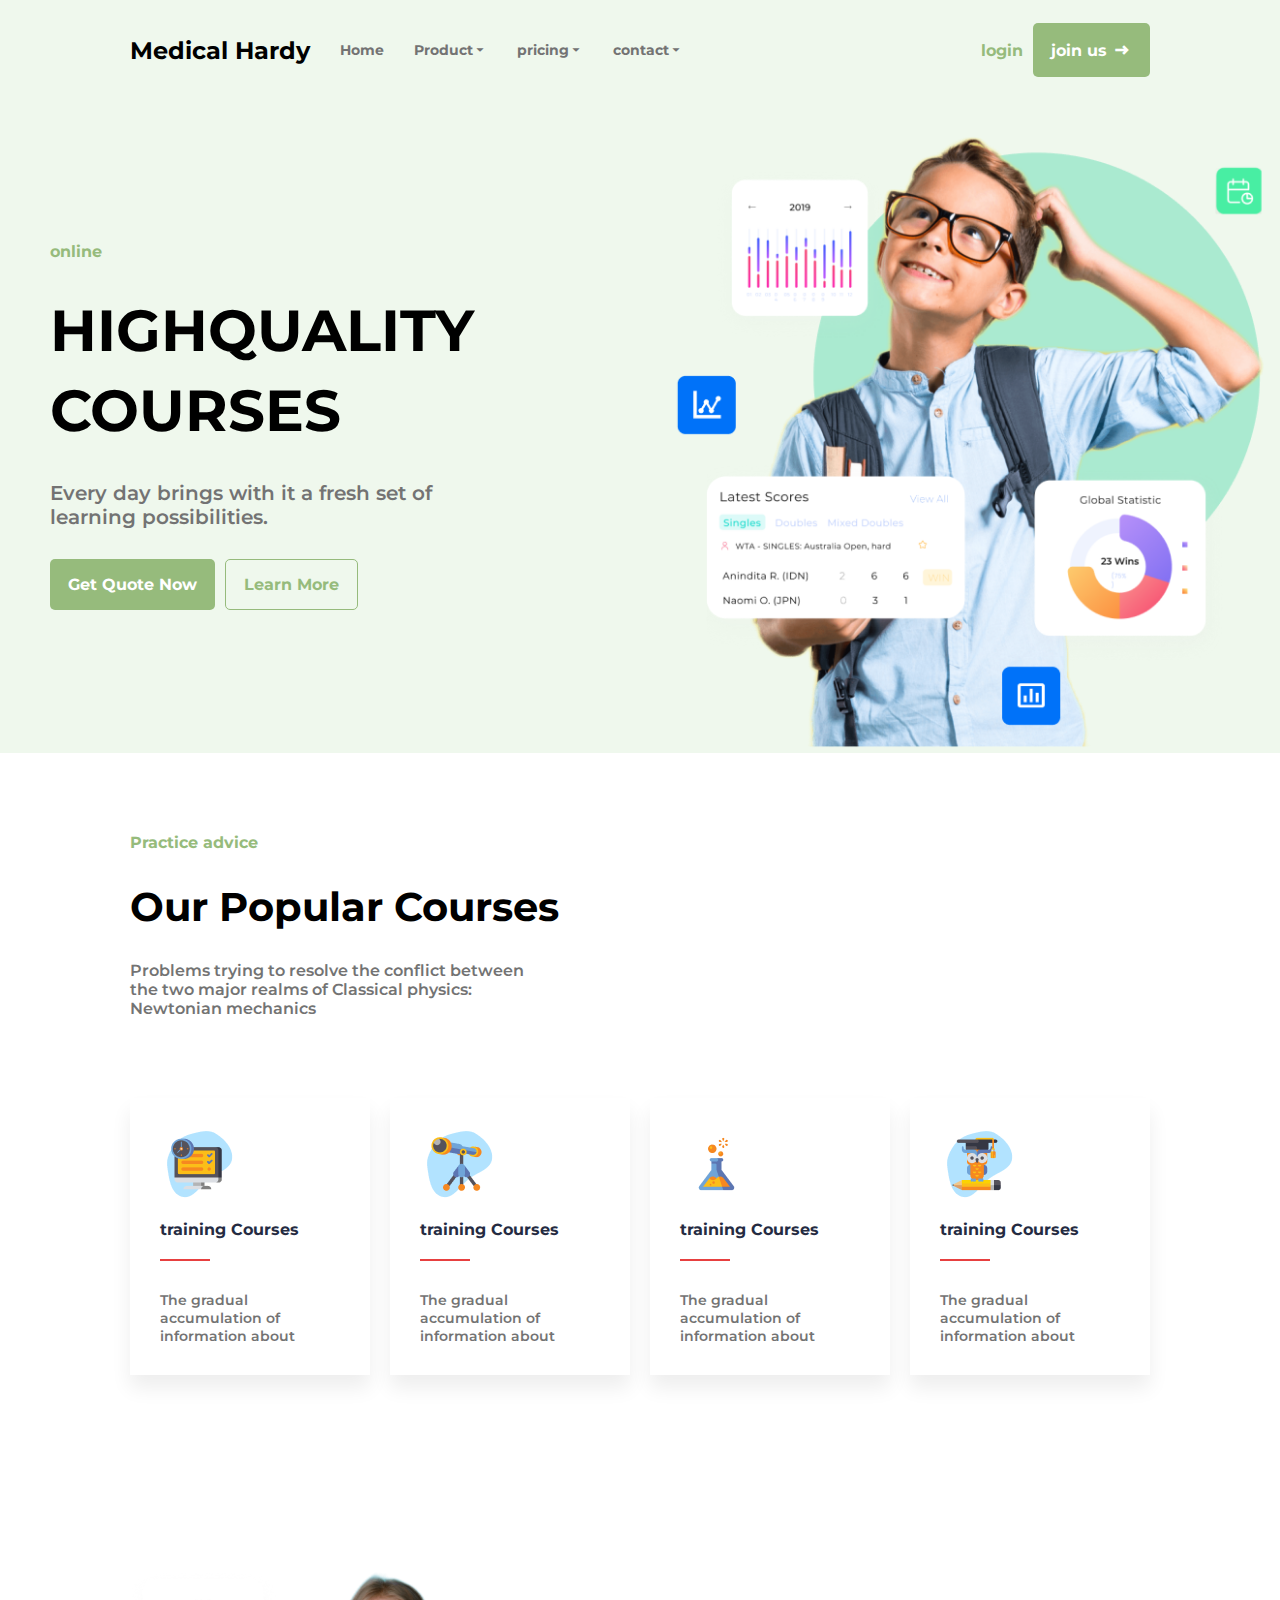
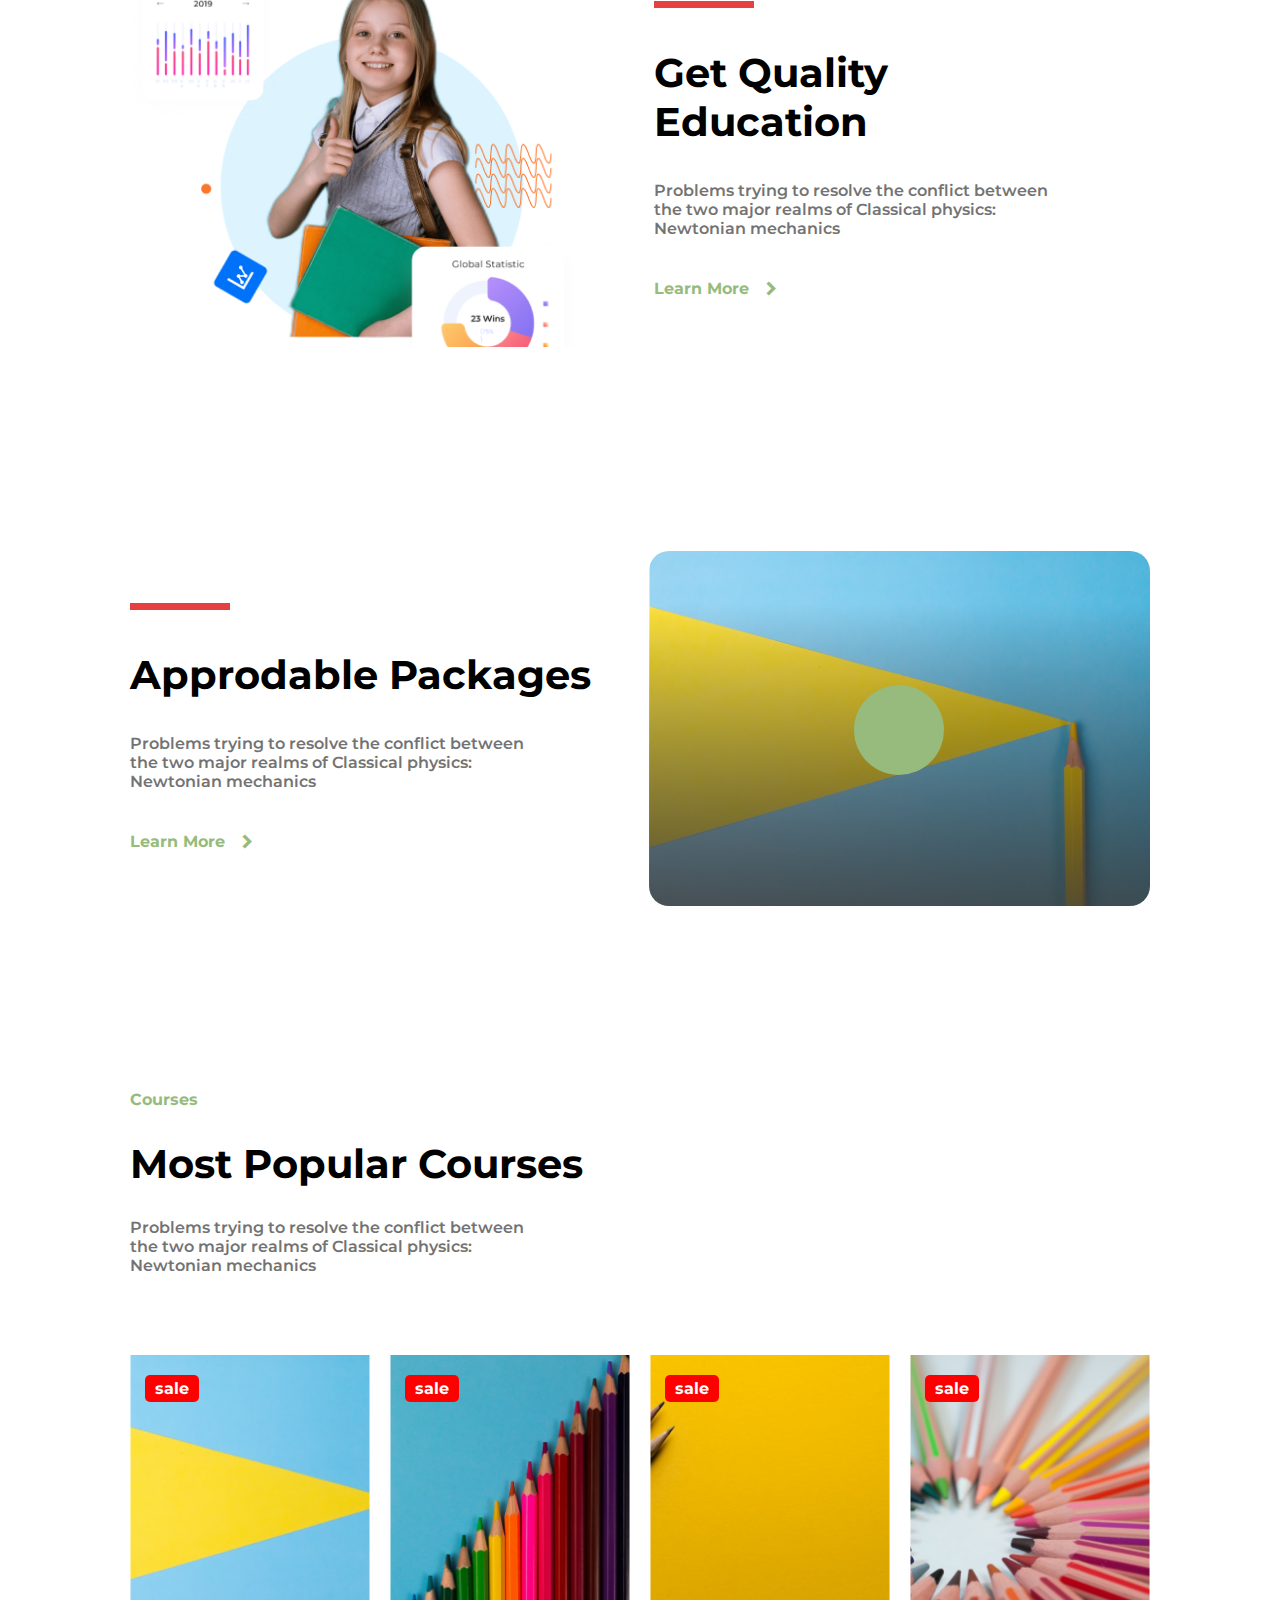
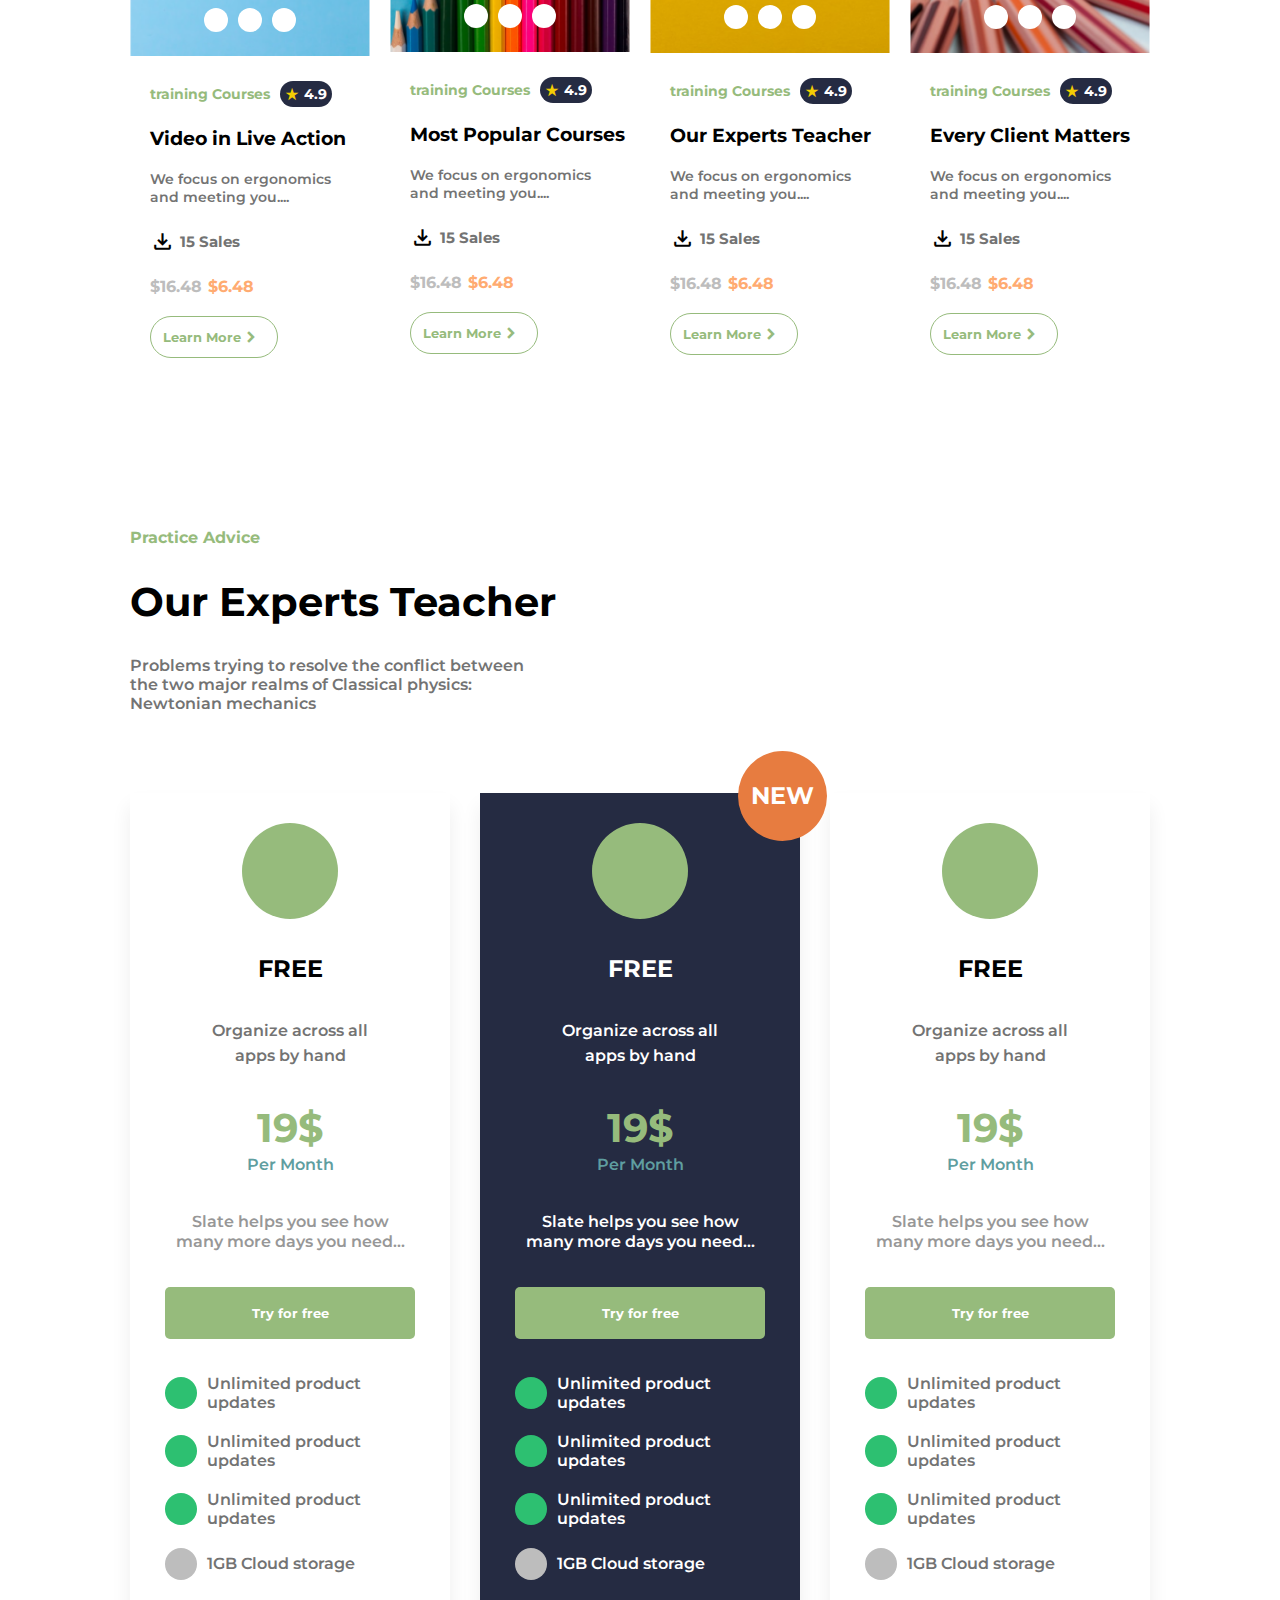
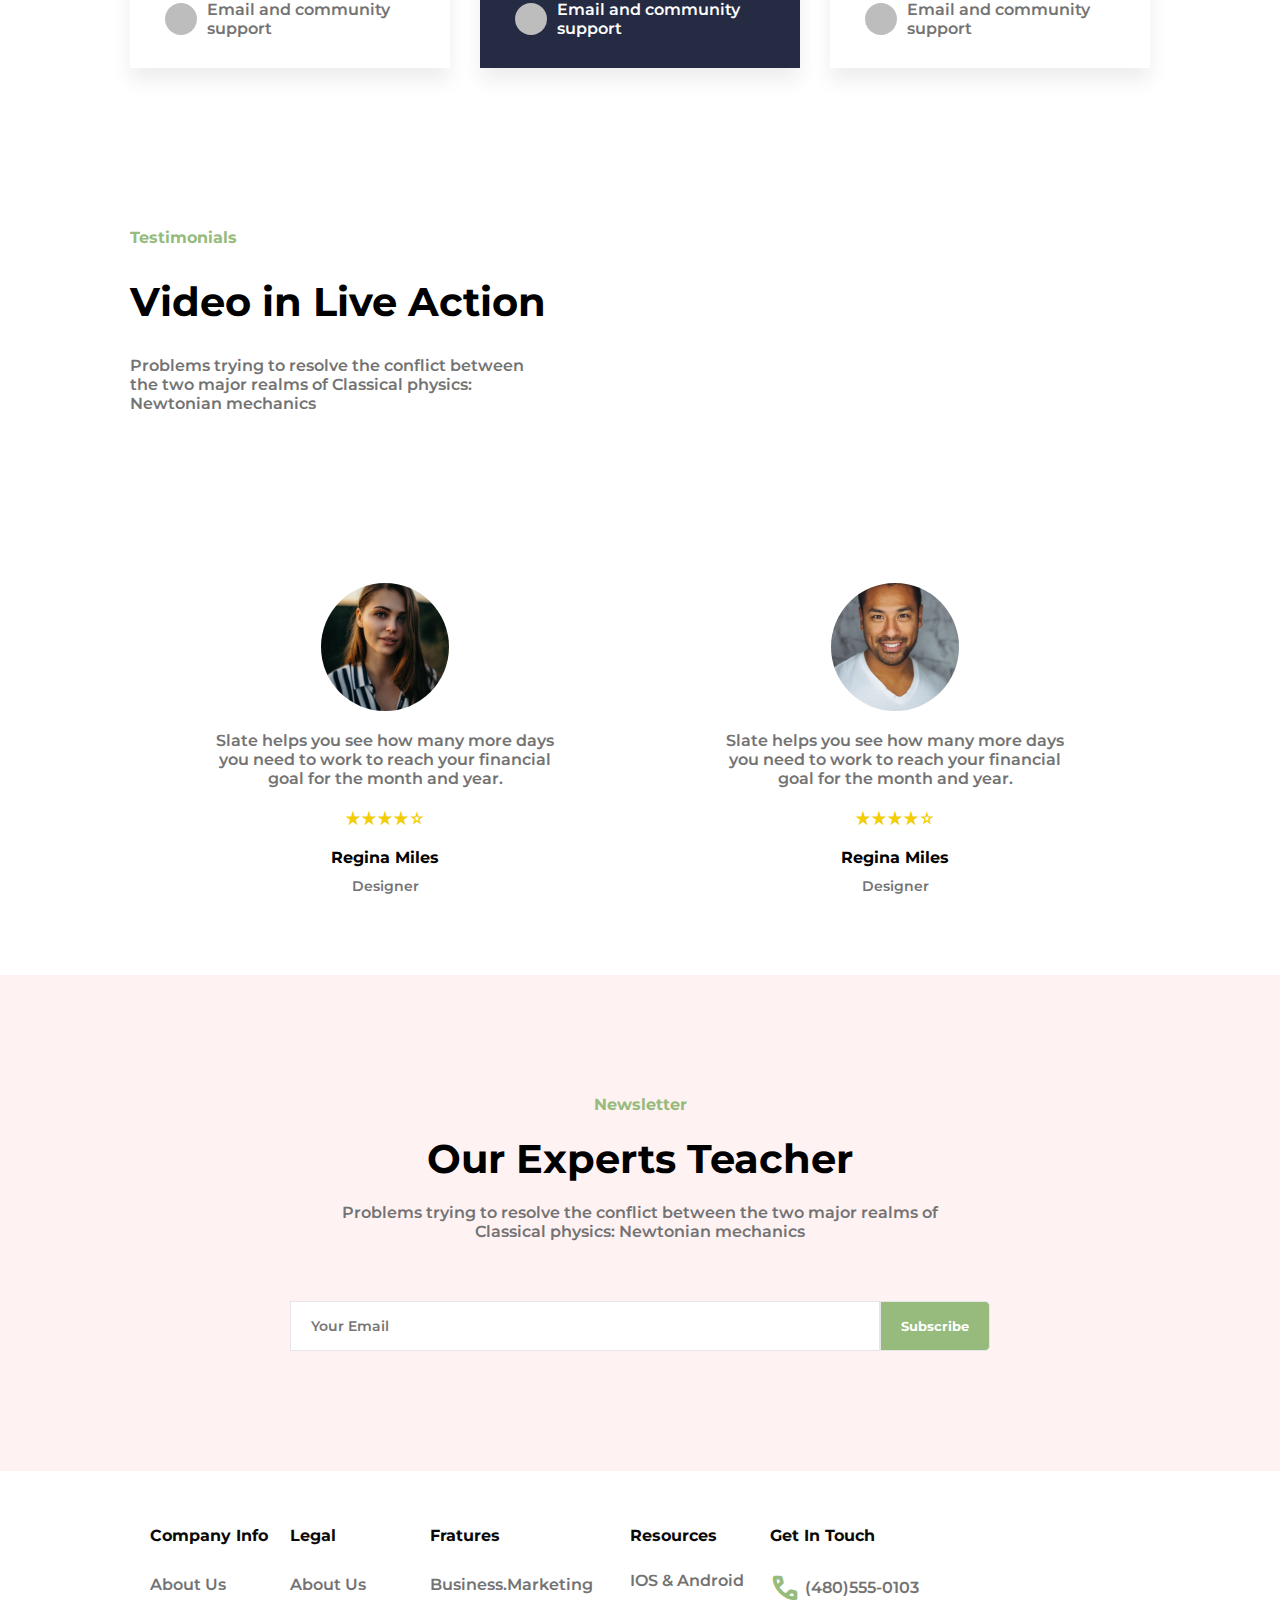
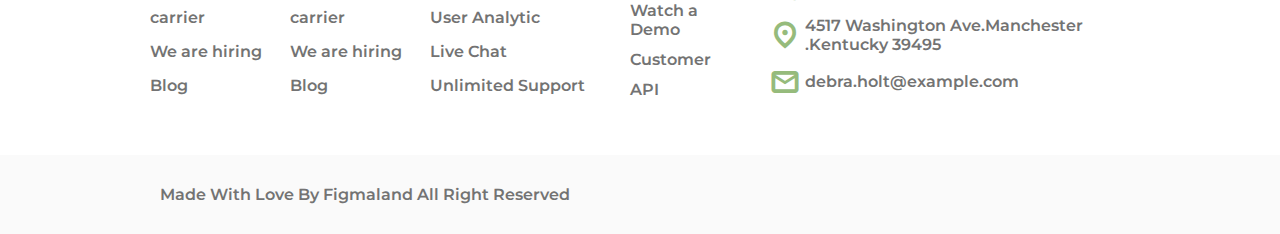
==== commit 9668aac6: "modify my first project" ====
--- a/index.html
+++ b/index.html
@@ -27,7 +27,7 @@
                 <label for="check"><i class="fa-solid fa-bars"></i></label>
                <ul class="mainnav">
                    <li><a href="#">Home</href></a></li>
-                   <li class="menubar"><a class="dropdown">Product</href></a>
+                   <li class="menubar"><a href="#"class="dropdown">Product</href></a>
                         <ul class="popup">
                             <li><a href="#">medicin</a></li>
                             <li><a href="#">scans</a></li>
@@ -35,7 +35,7 @@
                             <li><a href="#">rowmaterials</a></li>
                         </ul>
                    </li>
-                   <li class="menubar"><a class="dropdown">pricing</href></a>
+                   <li class="menubar"><a href="#" class="dropdown">pricing</href></a>
                         <ul class="popup">
                              <li><a href="#">medicin</a></li>
                              <li><a href="#">scans</a></li>
@@ -43,7 +43,7 @@
                             <li><a href="#">rowmaterials</a></li>
                         </ul>
                     </li>
-                   <li class="menubar"><a class="dropdown">contact</href></a>
+                   <li class="menubar"><a href="#" class="dropdown">contact</href></a>
                         <ul class="popup">
                             <li><a href="#">medicin</a></li>
                             <li><a href="#">scans</a></li>
--- a/flexgridpro.css
+++ b/flexgridpro.css
@@ -180,8 +180,10 @@
     text-decoration: none;
     background-color: transparent !important;
     border: 0;
+    padding: 0 !important;
 }
 .bton .joinus a{
+    padding: 0;
     color:var(--secondary) !important;
 
 }
@@ -1258,9 +1260,9 @@
         font-size: 15px;
     }
     .header{
-        .joinus{
+        /* .joinus{
             display: none;
-        }
+        } */
         .btn{
             padding:10px 10px;
         }
